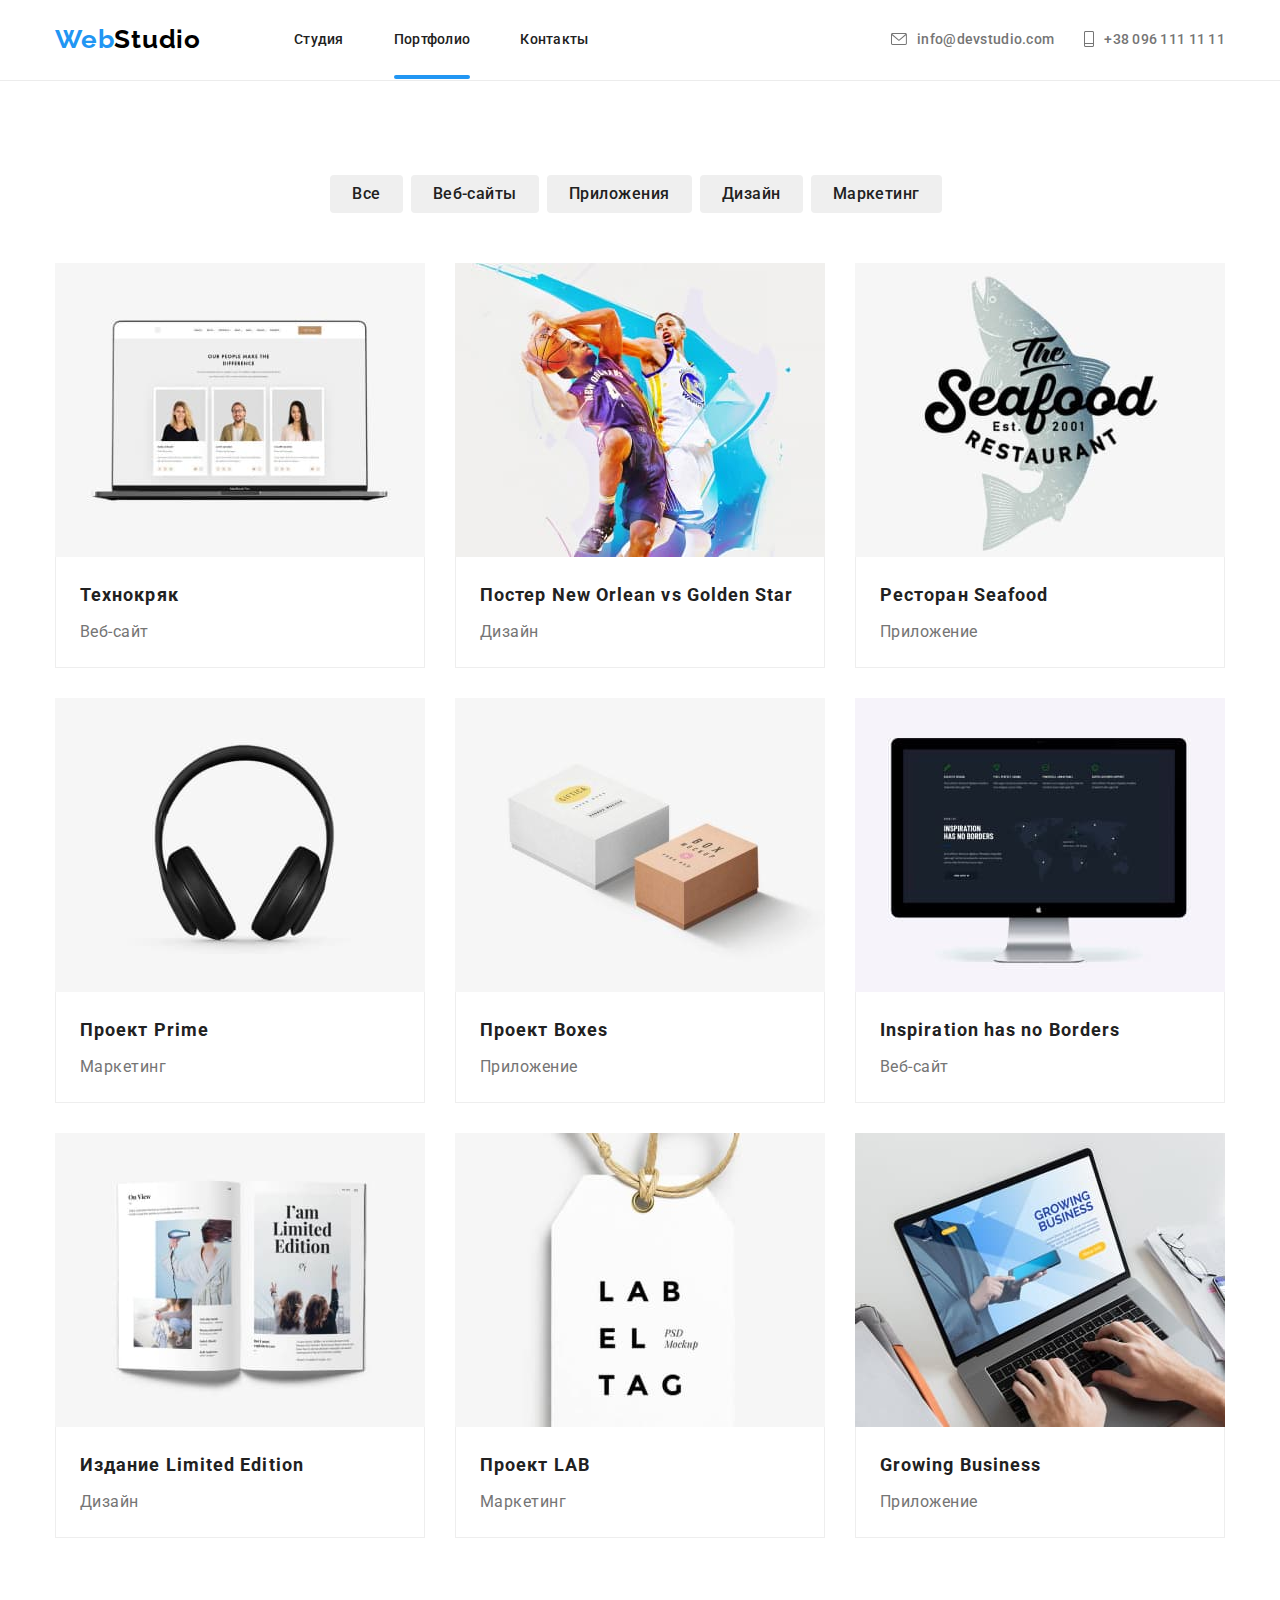
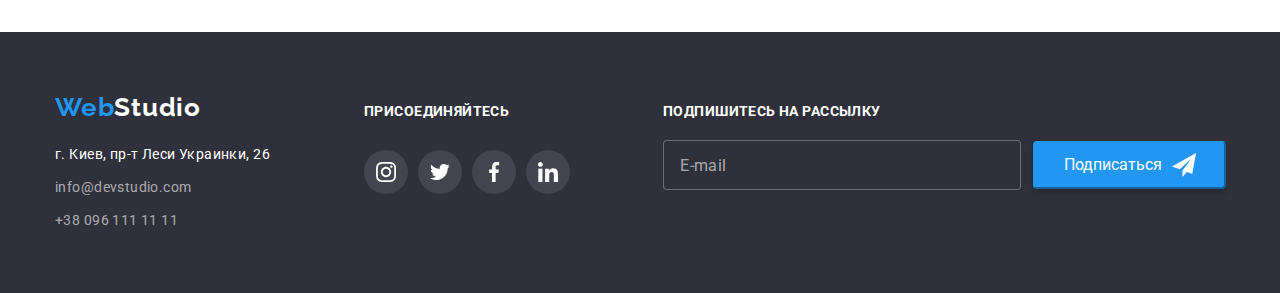
==== portfolio.html @ a079d4e5 "Настраивает Sass и BEM" ====
<!DOCTYPE html>
<html lang="ru">

<head>
    <meta charset="UTF-8">
    <meta name="view555555555" content="width=device-width, initial-scale=1.0">
    <title>goit-markup-hw-02</title>
    <link rel="preconnect" href="https://fonts.gstatic.com">
    <link
        href="https://fonts.googleapis.com/css2?family=Raleway:wght@700&family=Roboto:wght@400;500;700;900&display=swap"
        rel="stylesheet">
    <link rel="stylesheet"
        href="https://cdnjs.cloudflare.com/ajax/libs/modern-normalize/1.0.0/modern-normalize.min.css">
        <link rel="stylesheet" href="https://cdnjs.cloudflare.com/ajax/libs/animate.css/4.1.1/animate.min.css" />
    <link rel="stylesheet" href="./css/styles.css">
</head>

<body>
    <header class="header-block">
        <div class="container">
            <nav class="site-nav">
                <a lang="en" href="./index.html" class="logo link">
                    <span class="logo-color">Web</span>Studio
                </a>
                <ul class="header-links list">
                    <li class="header-links-item">
                        <a href="./index.html" class="header-list link">Студия</a>
                    </li>
                    <li class="header-links-item">
                        <a href="./portfolio.html" class="header-list current link">Портфолио</a>
                    </li>
                    <li class="header-links-item">
                        <a href="" class="header-list link">Контакты</a>
                    </li>
                </ul>
            </nav>
            <ul class="contact-list list">
                <li class="header-list-item">
                    <a href="mailto:info@devstudio.com" class="contact-links link">
                        <svg class="header-mail-icons">
                            <use href="./images/sprite.svg#icon-konvert"></use>
                        </svg>
                        info@devstudio.com
                    </a>
                </li>
                <li class="header-list-item">
                    <a href="tel:+380961111111" class="contact-links link">
                        <svg class="header-tel-icons">
                            <use href="./images/sprite.svg#icon-telephone"></use>
                        </svg>
                        +38 096 111 11 11
                    </a>
                </li>
            </ul>
        </div>
    </header>

    <main class="portfolio">
        <h1 class="projects visually-hidden">Наши работы</h1>
        <section class="portfolio-section">
            <div class="portfolio-sup-buttons container">
                <ul class="portfolio-buttons list">
                    <li class="projects-btn"><button class="projects-button" type="button">Все</button></li>
                    <li class="projects-btn"><button class="projects-button" type="button">Веб-сайты</button></li>
                    <li class="projects-btn"><button class="projects-button" type="button">Приложения</button></li>
                    <li class="projects-btn"><button class="projects-button" type="button">Дизайн</button></li>
                    <li class="projects-btn"><button class="projects-button" type="button">Маркетинг</button></li>
                </ul>
            </div>

            <div class="portfolio-links container">
                <ul class="sample-projects list">
                    <li class="portfolio-links-cards">
                        <a href="" class="portfolio-links-list-wrapper link">
                            <div class="portfolio-links-cards-wrapper">
                                <img src="./images/portfolio/technokriak.jpg" alt="ноутбук" width="370" height="294">
                                <p class="overlay">
                                    Технокряк это современная площадка распространения коронавируса. Компании используют эту платформу для цифрового
                                    шпионажа и атак на защищённые сервера конкурентов.
                                </p>
                            </div>
                            
                            <div class="portfolio-borders">
                                <h2 class="project-title">Технокряк</h2>
                                <p class="project-link">Веб-сайт</p>
                            </div>
                        </a>
                    </li>
                    <li class="portfolio-links-cards">
                        <a href="" class="portfolio-links-list-wrapper link">
                            <div class="portfolio-links-cards-wrapper">
                                <img src="./images/portfolio/neworl.jpg" alt="играющие баскетболисты" width="370"
                                    height="294">
                                <p class="overlay">
                                    Технокряк это современная площадка распространения коронавируса. Компании используют эту платформу для цифрового
                                    шпионажа и атак на защищённые сервера конкурентов.
                                </p>
                            </div>
                            <div class="portfolio-borders">
                                <h2 class="project-title">Постер <span lang="en">New Orlean vs Golden Star</span></h2>
                                <p class="project-link">Дизайн</p>
                            </div>
                        </a>
                    </li>
                    <li class="portfolio-links-cards">
                        <a href="" class="portfolio-links-list-wrapper link">
                            <div class="portfolio-links-cards-wrapper">
                                <img src="./images/portfolio/seafood.jpg" alt="логотип рыба и надпись Сифуд Ресторан" width="370" height="294">
                                <p class="overlay">
                                    Технокряк это современная площадка распространения коронавируса. Компании используют эту платформу для цифрового
                                    шпионажа и атак на защищённые сервера конкурентов.
                                </p>
                            </div>                            
                            <div class="portfolio-borders">
                                <h2 class="project-title">Ресторан <span lang="en">Seafood</span></h2>
                                <p class="project-link">Приложение</p>
                            </div>
                        </a>
                    </li>
                    <li class="portfolio-links-cards">
                        <a href="" class="portfolio-links-list-wrapper link">
                            <div class="portfolio-links-cards-wrapper">
                                <img src="./images/portfolio/prime.jpg" alt="наушники" width="370" height="294">
                                <p class="overlay">
                                    Технокряк это современная площадка распространения коронавируса. Компании используют эту платформу для цифрового
                                    шпионажа и атак на защищённые сервера конкурентов.
                                </p>
                            </div>
                            <div class="portfolio-borders">
                                <h2 class="project-title">Проект <span lang="en">Prime</span></h2>
                                <p class="project-link">Маркетинг</p>
                            </div>
                        </a>
                    </li>
                    <li class="portfolio-links-cards">
                        <a href="" class="portfolio-links-list-wrapper link">
                            <div class="portfolio-links-cards-wrapper">
                                <img src="./images/portfolio/boxes.jpg" alt="коробки" width="370" height="294">
                                <p class="overlay">
                                    Технокряк это современная площадка распространения коронавируса. Компании используют эту платформу для цифрового
                                    шпионажа и атак на защищённые сервера конкурентов.
                                </p>
                            </div>

                            <div class="portfolio-borders">
                                <h2 class="project-title">Проект <span lang="en">Boxes</span></h2>
                                <p class="project-link">Приложение</p>
                            </div>
                        </a>
                    </li>
                    <li class="portfolio-links-cards">
                        <a href="" class="portfolio-links-list-wrapper link">
                            <div class="portfolio-links-cards-wrapper">
                                <img src="./images/portfolio/ispirhnb.jpg" alt="монитор" width="370" height="294">
                                <p class="overlay">
                                    Технокряк это современная площадка распространения коронавируса. Компании используют эту платформу для цифрового
                                    шпионажа и атак на защищённые сервера конкурентов.
                                </p>
                            </div>

                            <div class="portfolio-borders">
                                <h2 class="project-title" lang="en">Inspiration has no Borders</h2>
                                <p class="project-link">Веб-сайт</p>
                            </div>
                        </a>
                    </li>
                    <li class="portfolio-links-cards">
                        <a href="" class="portfolio-links-list-wrapper link">
                            <div class="portfolio-links-cards-wrapper">
                                <img src="./images/portfolio/limed.jpg" alt="открытая книга" width="370" height="294">
                                <p class="overlay">
                                    Технокряк это современная площадка распространения коронавируса. Компании используют эту платформу для цифрового
                                    шпионажа и атак на защищённые сервера конкурентов.
                                </p>
                            </div>

                            <div class="portfolio-borders">
                                <h2 class="project-title">Издание <span lang="en">Limited Edition</span></h2>
                                <p class="project-link">Дизайн</p>
                            </div>
                        </a>
                    </li>
                    <li class="portfolio-links-cards">
                        <a href="" class="portfolio-links-list-wrapper link">
                            <div class="portfolio-links-cards-wrapper">
                                <img src="./images/portfolio/lab.jpg" alt="бирка с надписью ЛАБ ЭЛЬ ТАГ" width="370" height="294">
                                <p class="overlay">
                                    Технокряк это современная площадка распространения коронавируса. Компании используют эту платформу для цифрового
                                    шпионажа и атак на защищённые сервера конкурентов.
                                </p>
                            </div>

                            <div class="portfolio-borders">
                                <h2 class="project-title">Проект <span lang="en">LAB</span></h2>
                                <p class="project-link">Маркетинг</p>
                            </div>
                        </a>
                    </li>
                    <li class="portfolio-links-cards">
                        <a href="" class="portfolio-links-list-wrapper link">
                            <div class="portfolio-links-cards-wrapper">
                                <img src="./images/portfolio/grbus.jpg" alt="руки печатают на ноутбуке">
                                <p class="overlay">
                                    Технокряк это современная площадка распространения коронавируса. Компании используют эту платформу для цифрового
                                    шпионажа и атак на защищённые сервера конкурентов.
                                </p>
                            </div>

                            <div class="portfolio-borders">
                                <h2 class="project-title" lang="en">Growing Business</h2>
                                <p class="project-link">Приложение</p>
                            </div>
                        </a>
                    </li>
                </ul>
            </div>

        </section>



    </main>

    <footer class="footers">
        <div class="container footer-container">
            <div class="address-item">
                <a lang="en" href="./index.html" class="logo">
                    <span class="logo-color">Web</span>Studio
                </a>
                <address id="contacts">
                    <ul class="contacts list">
                        <li class="contacts-item"><a class="contacts-address link"
                                href="https://goo.gl/maps/1gWRvmP1qEhktMv16" target="_blank" rel="noopener noreferrer">
                                г. Киев,
                                пр-т Леси Украинки, 26</a></li>
                        <li class="contacts-item"><a class="contacts-contact link" href="mailto:info@devstudio.com"
                                lang="en">
                                info@devstudio.com</a></li>
                        <li class="contacts-item"><a class="contacts-contact link" href="tel:+380961111111"> +38 096 111
                                11
                                11</a></li>
                    </ul>
                </address>
            </div>
            <div class="social-item">
                <b class="social-item-title">присоединяйтесь</b>
                <ul class="social-list list">
                    <li class="social-links-list dark-theme">
                        <a class="social-links d-theme link" href="">
                            <svg class="social-links-item">
                                <use href="./images/sprite.svg#icon-instagram"></use>
                            </svg>
                        </a>
                    </li>
                    <li class="social-links-list dark-theme">
                        <a class="social-links d-theme link" href="">
                            <svg class="social-links-item">
                                <use href="./images/sprite.svg#icon-twitter"></use>
                            </svg>
                        </a>
                    </li>
                    <li class="social-links-list dark-theme">
                        <a class="social-links d-theme link" href="">
                            <svg class="social-links-item">
                                <use href="./images/sprite.svg#icon-facebook"></use>
                            </svg>
                        </a>
                    </li>
                    <li class="social-links-list dark-theme">
                        <a class="social-links d-theme link" href="">
                            <svg class="social-links-item">
                                <use href="./images/sprite.svg#icon-linkedin"></use>
                            </svg>
                        </a>
                    </li>
                </ul>
            </div>
            <div class="subscribe-theme">
                <b class="form-footer-title">Подпишитесь на рассылку</b>
                <form name="subscribe-form">
                    <div class="subscribe-form-div">
                        <input type="email" name="email-footer" class="subscribe-input" placeholder="E-mail" />
                        <button type="submit" class="subscribe-btn">Подписаться
                            <svg class="subscribe-icon" width=24 height=24>
                                <use href="./images/sprite.svg#icon-send"></use>
                            </svg>
                        </button>
                    </div>
                </form>
            
            </div>
        </div>
    </footer>

</body>

</html>
---- css/styles.css ----
:root {
  --main-font: Roboto, sans-serif;
  --main-font-color: #212121;
  --secondary-color: #757575;
  --accent-color: #2196f3;
}

body {
  font-family: Roboto, sans-serif;
  color: #212121;
}

h1,
h2,
h3,
h4,
h5,
h6,
p {
  margin: 0;
}

ul,
ol {
  margin: 0;
  padding: 0;
}

img {
  display: block;
}

.visually-hidden {
  position: absolute !important;
  clip: rect(1px 1px 1px 1px); /* IE6, IE7 */
  clip: rect(1px, 1px, 1px, 1px);
  padding: 0 !important;
  border: 0 !important;
  height: 1px !important;
  width: 1px !important;
  overflow: hidden;
}

/*==========components=========*/
.list {
  list-style: none;
}

.link {
  text-decoration: none;
}

.container {
  width: 1200px;
  margin: 0 auto;
  padding-left: 15px;
  padding-right: 15px;
}

.contacts {
  font-style: normal;
}

.logo {
  font-family: Raleway;
  font-weight: bold;
  font-size: 26px;
  line-height: 1.19;
  letter-spacing: 0.03em;
  text-decoration: none;
  color: #000000;
  margin-right: 93px;
}

.logo-color {
  color: var(--accent-color);
}

.sections-title {
  font-weight: bold;
  font-size: 36px;
  line-height: 1.17;
  text-align: center;
  letter-spacing: 0.03em;
  color: var(--main-font-color);
}

.social-list {
  display: flex;
  align-items: center;
  justify-content: center;
}

.social-links {
  display: flex;
  justify-content: center;
  align-items: center;
  width: 44px;
  height: 44px;
  border-radius: 50%;
  fill: #afb1b8;

  transition: background-color 250ms cubic-bezier(0.4, 0, 0.2, 1);
}

.social-links-item {
  width: 20px;
  height: 20px;
}

.social-links-list:not(:last-child) {
  margin-right: 10px;
}

.social-links:hover,
.social-links:focus {
  background-color: var(--accent-color);
  fill: #ffffff;
}

/*==========End components=========*/

/*========active page==============*/
.current {
  position: relative;
}

.current::after {
  content: "";

  position: absolute;

  left: 0;
  bottom: 0;

  display: block;
  width: 100%;
  height: 4px;
  background-color: var(--accent-color);
  border-radius: 2px;

  transition: opacity 250ms cubic-bezier(0.4, 0, 0.2, 1);
}
/*======End active page============*/

/*==========header=========*/
.header-block {
  background-color: #ffffff;
  padding-top: 24px;
  padding-bottom: 25px;
  border-bottom: 1px solid #ececec;
}

.header-block .container {
  display: flex;
  align-items: center;
  justify-content: space-between;
}

.site-nav {
  display: flex;
  align-items: center;
}

/*============INDEX==========*/
.header-links a {
  text-decoration: none;
  font-weight: 500;
  font-size: 14px;
  line-height: 1.14;
  letter-spacing: 0.02em;
  color: var(--main-font-color);
}

.header-links {
  display: flex;
  align-items: center;
}

.header-list-item:not(:last-child) {
  margin-right: 30px;
}

.header-list {
  position: relative;
  transition: color 250ms cubic-bezier(0.4, 0, 0.2, 1);
  padding-top: 32px;
  padding-bottom: 32px;
}

.header-list:hover,
.header-list:focus {
  color: var(--accent-color);
}

.header-links-item:not(:last-child) {
  margin-right: 50px;
}

.contact-list {
  display: flex;
  margin-left: auto;
}

.contact-links.link {
  font-weight: 500;
  font-size: 14px;
  line-height: 1.17;
  letter-spacing: 0.02em;
  color: var(--secondary-color);
}

.contact-links:hover,
.contact-links:focus {
  color: var(--accent-color);
}

.contact-links {
  display: flex;
  justify-content: center;
  align-items: center;

  transition: color 250ms cubic-bezier(0.4, 0, 0.2, 1);
}

.header-mail-icons {
  margin-right: 10px;
  width: 16px;
  height: 12px;
  fill: var(--secondary-color);
}

.contact-links:hover .header-mail-icons,
.contact-links:focus .header-mail-icons {
  fill: var(--accent-color);
}

.header-tel-icons {
  margin-right: 10px;
  width: 10px;
  height: 16px;
  fill: var(--secondary-color);
}

.contact-links:hover .header-tel-icons,
.contact-links:focus .header-tel-icons {
  fill: var(--accent-color);
}

/*========== End header=========*/

/*============hero=========*/
.main-section {
  display: flex;
  height: 600px;
  color: var(--secondary-color);
  background-color: #c4c4c4;
  background-image: linear-gradient(
      rgba(47, 48, 58, 0.4),
      rgba(47, 48, 58, 0.4)
    ),
    url("../images/hero/hero.jpg");
  background-repeat: no-repeat;
  background-size: cover;

  padding-top: 200px;
  padding-bottom: 200px;
}

.title {
  font-weight: 900;
  font-size: 44px;
  line-height: 1.36;
  letter-spacing: 0.06em;
  text-transform: uppercase;
  color: #ffffff;
  margin: 0 auto 30;
}

.hero-container {
  text-align: center;
}

.button-hero {
  display: inline-block;
  box-shadow: 0px 4px 4px rgba(0, 0, 0, 0.15);
  border-radius: 4px;
  padding: 10px 32px;
  text-align: center;
  align-items: center;

  font-weight: bold;
  font-size: 16px;
  line-height: 1.88;
  color: #ffffff;
  background-color: var(--accent-color);
  cursor: pointer;
  margin-top: 30px;
}
/*============End hero=========*/

/*============features=========*/
.features-section {
  padding-top: 94px;
  padding-bottom: 47px;
}

.features-list {
  display: flex;
  justify-content: space-between;
}

.features-svg {
  display: flex;
  justify-content: center;
  align-items: center;
  width: 270px;
  height: 120px;
  background: #f5f4fa;
  border-radius: 4px;
  margin-bottom: 30px;
}

.features-icons {
  width: 70px;
  height: 70px;
}

.features-item {
  width: 270px;
  margin-right: 30px;
}

.features-list-title {
  font-weight: bold;
  font-size: 14px;
  line-height: 1.14;
  letter-spacing: 0.03em;
  text-transform: uppercase;
  color: var(--main-font-color);
  margin-bottom: 10px;
}

.features-description {
  font-weight: normal;
  font-size: 14px;
  line-height: 1.71;
  letter-spacing: 0.03em;
  color: var(--secondary-color);
}
/*============End features=========*/

/*============working=========*/
.working-section {
  padding-top: 47px;
  padding-bottom: 94px;
}

.working-links {
  text-decoration: none;
  display: flex;
  justify-content: space-between;
}

.working-list {
  margin-top: 50px;
  position: relative;
}

.working-list-title {
  position: absolute;
  bottom: 0;
  left: 0;
  width: 100%;
  height: 70px;
  padding-top: 27px;
  padding-bottom: 27px;

  font-weight: bold;
  font-size: 14px;
  line-height: 1.14;
  align-items: center;
  text-align: center;
  letter-spacing: 0.03em;
  text-transform: uppercase;
  color: #ffffff;
  background-color: rgba(47, 48, 58, 0.8);
}
/*============End working=========*/

/*============team=========*/
.team {
  background-color: #f5f4fa;
  padding-top: 94px;
  padding-bottom: 94px;
}

.team-main-title {
  margin-bottom: 50px;
}

.team-list {
  display: flex;
  text-align: center;
}

.team-title {
  font-weight: 500;
  font-size: 16px;
  line-height: 1.19;
  text-align: center;
  letter-spacing: 0.03em;
  margin-top: 30px;
  margin-bottom: 10px;
}

.light-theme {
  margin-top: 16px;
  margin-bottom: 30px;
}

.team-list-item {
  margin-top: 50px;
  margin-right: 30px;
  box-shadow: 0px 1px 3px rgba(0, 0, 0, 0.12), 0px 1px 1px rgba(0, 0, 0, 0.14),
    0px 2px 1px rgba(0, 0, 0, 0.2);
  border-radius: 0px 0px 4px 4px;
  background-color: #ffffff;
  fill: #afb1b8;
}

.social-links-item .light-theme {
  transition: fill 250ms cubic-bezier(0.4, 0, 0.2, 1);
}

.team-list-item:last-child {
  margin-right: 0;
}

.team-text {
  font-weight: normal;
  font-size: 16px;
  line-height: 1.19;
  text-align: center;
  letter-spacing: 0.03em;
  color: var(--secondary-color);
}

/*============End team=========*/

/*============Clients==========*/
.clients {
  padding-top: 94px;
  padding-bottom: 94px;
  text-align: center;
}

.clients-list {
  display: flex;
  margin-top: 50px;
}

.clients-list-item {
  width: 170px;
  height: 90px;
}

.clients-link {
  width: 100%;
  height: 100%;
  display: flex;
  justify-content: center;
  align-items: center;
  border: 1px solid #afb1b8;
  border-radius: 4px;
  fill: #afb1b8;

  transition: border-color 250ms cubic-bezier(0.4, 0, 0.2, 1);
}

.clients-link-item {
  transition: fill 250ms cubic-bezier(0.4, 0, 0.2, 1);
}

.clients-list-item:not(:last-child) {
  margin-right: 30px;
}

.clients-link:hover,
.clients-link:focus {
  border-color: var(--accent-color);
  fill: var(--accent-color);
}

.cl-logo-1 {
  width: 44px;
  height: 49px;
}

.cl-logo-2 {
  width: 40px;
  height: 52px;
}

.cl-logo-3 {
  width: 41px;
  height: 43px;
}

.cl-logo-4 {
  width: 80px;
  height: 52px;
}

.cl-logo-5 {
  width: 59px;
  height: 47px;
}

.cl-logo-6 {
  width: 88px;
  height: 45px;
}

/*=========End Clients========*/

/*============footer==========*/
.footers {
  background-color: #2f303a;
  padding-top: 60px;
  padding-bottom: 60px;
}

.footers .container {
  display: flex;
  align-items: baseline;
}

.footers .logo {
  color: #ffffff;
}

.contacts {
  font-style: normal;
  margin-top: 20px;
}

.contacts-address {
  font-weight: normal;
  font-size: 14px;
  line-height: 1.71;
  letter-spacing: 0.03em;
  color: #ffffff;

  transition: color 250ms cubic-bezier(0.4, 0, 0.2, 1);
}

.contacts-item:not(:last-child) {
  margin-bottom: 9px;
}

.contacts-address:hover,
.contacts-address:focus {
  color: var(--accent-color);
}

.contacts-contact {
  font-weight: normal;
  font-size: 14px;
  line-height: 1.71;
  letter-spacing: 0.03em;
  color: rgba(255, 255, 255, 0.6);

  transition: color 250ms cubic-bezier(0.4, 0, 0.2, 1);
}

.contacts-contact:hover,
.contacts-contact:focus {
  color: var(--accent-color);
}

.social-item {
  margin-left: 70px;
}

.social-item-title {
  font-weight: bold;
  font-size: 14px;
  line-height: 1.14;
  letter-spacing: 0.03em;
  text-transform: uppercase;
  color: #ffffff;
}

.dark-theme {
  margin-top: 30px;
  width: 44px;
  height: 44px;
  border-radius: 50%;
  background: rgba(255, 255, 255, 0.1);
}

.d-theme {
  fill: #ffffff;
}

.subscribe-theme {
  margin-left: 93px;
}

.subscribe-form {
  display: flex;
  align-items: stretch;
}

.form-footer-title {
  font-weight: bold;
  font-size: 14px;
  line-height: 1.14;
  letter-spacing: 0.03em;
  text-transform: uppercase;

  color: #ffffff;
  margin-bottom: 20px;
}

.subscribe-form-div {
  display: flex;
  align-items: center;
}

.subscribe-input {
  display: flex;
  width: 358px;
  height: 50px;
  padding-top: 15px;
  padding-bottom: 15px;
  padding-left: 16px;

  border: 1px solid rgba(255, 255, 255, 0.3);
  box-sizing: border-box;
  border-radius: 4px;
  background-color: #2f303a;
  margin-top: 20px;
  color: #ffffff;
  transition: border-color 250ms cubic-bezier(0.4, 0, 0.2, 1);
}

.subscribe-input:focus {
  border-color: var(--accent-color);
}

.subscribe-input::placeholder {
  font-size: 16px;
  line-height: 1.25;

  display: flex;
  align-items: center;
  letter-spacing: 0.03em;

  color: rgba(255, 255, 255, 0.6);
}

.subscribe-btn {
  display: flex;
  align-items: center;
  outline: none;
  background-color: var(--accent-color);
  color: #ffffff;
  box-shadow: 0px 4px 4px rgba(0, 0, 0, 0.15);
  border-radius: 4px;
  margin-left: 12px;
  margin-top: 20px;
  padding-top: 10px;
  padding-bottom: 10px;
  padding-left: 29px;
  padding-right: 28px;
  border-color: var(--accent-color);
}

.subscribe-icon {
  fill: #ffffff;
  margin-left: 10px;
}

/*============End footer==========*/

/*============End INDEX==========*/

/*============PORTFOLIO==========*/

/*============projects==========*/

.portfolio-section {
  padding-top: 94px;
  padding-bottom: 94px;
}

.portfolio-sup-buttons {
  margin-bottom: 50px;
}

.portfolio-buttons {
  display: flex;
  justify-content: center;
  text-align: center;
  align-items: center;
}

.projects-button {
  justify-content: center;
  font-weight: 500;
  font-size: 16px;
  line-height: 1.63;
  text-align: center;
  letter-spacing: 0.03em;
  color: var(--main-font-color);
  border-radius: 4px;
  margin-right: 8px;
  padding-top: 6px;
  padding-bottom: 6px;
  padding-left: 22px;
  padding-right: 22px;
  cursor: pointer;
  background-color: F5F4FA;
  border: none;
  transition: color 250ms cubic-bezier(0.4, 0, 0.2, 1),
    background-color 250ms cubic-bezier(0.4, 0, 0.2, 1),
    box-shadow 250ms cubic-bezier(0.4, 0, 0.2, 1);
}

.projects-button:hover,
.projects-button:focus {
  color: #ffffff;
  background-color: var(--accent-color);
  box-shadow: 0px 3px 1px rgba(0, 0, 0, 0.1), 0px 1px 2px rgba(0, 0, 0, 0.08),
    0px 2px 2px rgba(0, 0, 0, 0.12);
}

.sample-projects {
  display: flex;
  flex-wrap: wrap;
  justify-content: center;
  margin: -15px;
}

.portfolio-links-cards {
  margin: 15px;
  flex-basis: calc(100% / 3 - 30px);
}

.project-title {
  height: 36px;
  width: 322px;
  text-decoration: none;
  font-weight: bold;
  font-size: 18px;
  line-height: 2;
  letter-spacing: 0.06em;
  color: var(--main-font-color);
  margin-bottom: 4px;

  transition: color 250ms cubic-bezier(0.4, 0, 0.2, 1);
}

.project-title:hover,
.project-title:focus {
  color: var(--accent-color);
}

.portfolio-borders {
  border: 1px solid #eeeeee;
  border-top: none;
  background-color: #fff;
  padding-top: 20px;
  padding-left: 24px;
  padding-bottom: 20px;
}

.project-link {
  height: 30px;
  width: 322px;
  font-weight: normal;
  font-size: 16px;
  line-height: 1.88;
  letter-spacing: 0.03em;
  color: var(--secondary-color);
  text-decoration: none;

  transition: color 250ms cubic-bezier(0.4, 0, 0.2, 1);
}

.portfolio-links-cards {
  transition: box-shadow 250ms cubic-bezier(0.4, 0, 0.2, 1);
}

.portfolio-links-cards:hover {
  box-shadow: 0px 1px 1px rgba(0, 0, 0, 0.12), 0px 4px 4px rgba(0, 0, 0, 0.06),
    1px 4px 6px rgba(0, 0, 0, 0.16);
}

.project-link:hover,
.project-link:focus {
  color: var(--accent-color);
}

.portfolio-links-cards-wrapper {
  position: relative;
  overflow: hidden;
}

.overlay {
  position: absolute;
  top: 0;
  left: 0;
  height: 100%;
  overflow: scroll;
  transform: translateY(100%);
  transition: transform 250ms cubic-bezier(0.4, 0, 0.2, 1);

  font-weight: normal;
  line-height: 1.56;
  letter-spacing: 0.03em;
  color: #ffffff;
  padding-top: 63px;
  padding-left: 24px;
  padding-bottom: 63px;
  padding-right: 24px;
  background: rgba(33, 150, 243, 0.9);
}

.portfolio-links-list-wrapper:hover .overlay,
.portfolio-links-list-wrapper:focus .overlay {
  transform: translateY(0);
}
/*============End projects==========*/

/*============== modal =============*/

.backdrop {
  position: fixed;
  top: 0;
  left: 0;
  width: 100vw;
  height: 100vh;
  background: rgba(0, 0, 0, 0.2);
}

.modal {
  position: absolute;
  top: 50%;
  left: 50%;
  transform: translate(-50%, -50%);
  width: 528px;
  height: 581px;
  background-color: #ffffff;
  padding: 40px;
}

.modal-close-button {
  position: absolute;
  top: 8px;
  right: 8px;
  width: 30px;
  height: 30px;
  background: #ffffff;
  border: 1px solid rgba(0, 0, 0, 0.1);
  border-radius: 50%;
  cursor: pointer;
}

.is-hidden {
  opacity: 0;
  visibility: hidden;
  pointer-events: none;
}

.modal-btn-svg {
  fill: #000000;

  transition: fill 250ms cubic-bezier(0.4, 0, 0.2, 1);
}

.modal-close-button:hover > .modal-btn-svg,
.modal-close-button:focus > .modal-btn-svg {
  fill: var(--accent-color);
  border-color: rgba(0, 0, 0, 0.1);
}

.modal-dates {
  font-weight: bold;
  font-size: 20px;
  line-height: 1.15;
  text-align: center;
  letter-spacing: 0.03em;
  color: var(--main-font-color);
  margin-bottom: 12px;
}

.modal-form {
  display: flex;
  flex-direction: column;
}

.modal-form-label {
  font-weight: normal;
  font-size: 12px;
  line-height: 1.17;
  letter-spacing: 0.01em;
  color: var(--secondary-color);
}

.modal-form-input-span {
  display: block;
  position: relative;
  margin-top: 4px;
  margin-bottom: 10px;
}

.modal-form-input {
  width: 100%;
  height: 40px;
  border: 1px solid rgba(33, 33, 33, 0.2);
  border-radius: 4px;
  padding-left: 42px;
  transition: border-color 250ms cubic-bezier(0.4, 0, 0.2, 1);
}

.modal-form-input:focus {
  outline: none;
  border-color: var(--accent-color);
}

.modal-form-input:focus + .modal-icon-svg {
  fill: var(--accent-color);
}

.modal-icon-svg {
  position: absolute;
  top: 50%;
  left: 12px;
  transform: translateY(-50%);
  display: block;
  fill: var(--main-font-color);

  transition: fill 250ms cubic-bezier(0.4, 0, 0.2, 1);
}

.modal-form-comment {
  width: 100%;
  border: 1px solid rgba(33, 33, 33, 0.2);
  border-radius: 4px;
  height: 120px;
  padding: 12px 16px;
  margin-top: 4px;
  margin-bottom: 10px;
  resize: none;
  margin-bottom: 20px;

  transition: border-color 250ms cubic-bezier(0.4, 0, 0.2, 1);
}

.modal-form-comment:focus {
  outline: none;
  border-color: var(--accent-color);
}

.modal-form-comment::placeholder {
  font-size: 14px;
  line-height: 1.14;
  letter-spacing: 0.01em;

  color: rgba(117, 117, 117, 0.5);
}

.modal-form-check-label {
  font-weight: normal;
  display: flex;
  align-items: center;
  justify-content: center;
  margin: auto;

  font-size: 14px;
  line-height: 1.71;
  letter-spacing: 0.03em;
  color: var(--secondary-color);
  margin-bottom: 30px;
}

.modal-form-check-label::before {
  display: block;
  content: "";
  width: 16px;
  height: 15px;
  border: 2px solid var(--main-font-color);
  border-radius: 2px;
  cursor: pointer;
  margin-right: 7px;

  transition: background-color 250ms cubic-bezier(0.4, 0, 0.2, 1),
    background-image 250ms cubic-bezier(0.4, 0, 0.2, 1),
    border 250ms cubic-bezier(0.4, 0, 0.2, 1);
}

.modal-form-terms:checked + .modal-form-check-label::before {
  background-image: url("../images/modal/vector.svg");
  background-size: contain;
  fill: #ffffff;
  background-color: var(--accent-color);
  border: none;
  background-repeat: no-repeat;
  background-position: center;
  border: transparent;
}

.modal-form-terms:focus + .modal-form-check-label::before {
  border-color: var(--accent-color);
}

.modal-form-check-link {
  font-size: 14px;
  line-height: 1.71;
  letter-spacing: 0.03em;
  color: var(--accent-color);
}

.modal-form-btn {
  width: 200px;
  height: 50px;
  background: #188ce8;
  box-shadow: 0px 4px 4px rgba(0, 0, 0, 0.15);
  border-radius: 4px;
  outline: none;
  padding-top: 10px;
  padding-bottom: 10px;

  align-self: center;
  font-weight: bold;
  font-size: 16px;
  line-height: 1.88;
  letter-spacing: 0.06em;
  color: #ffffff;
}

/*============End modal ============*/ ;
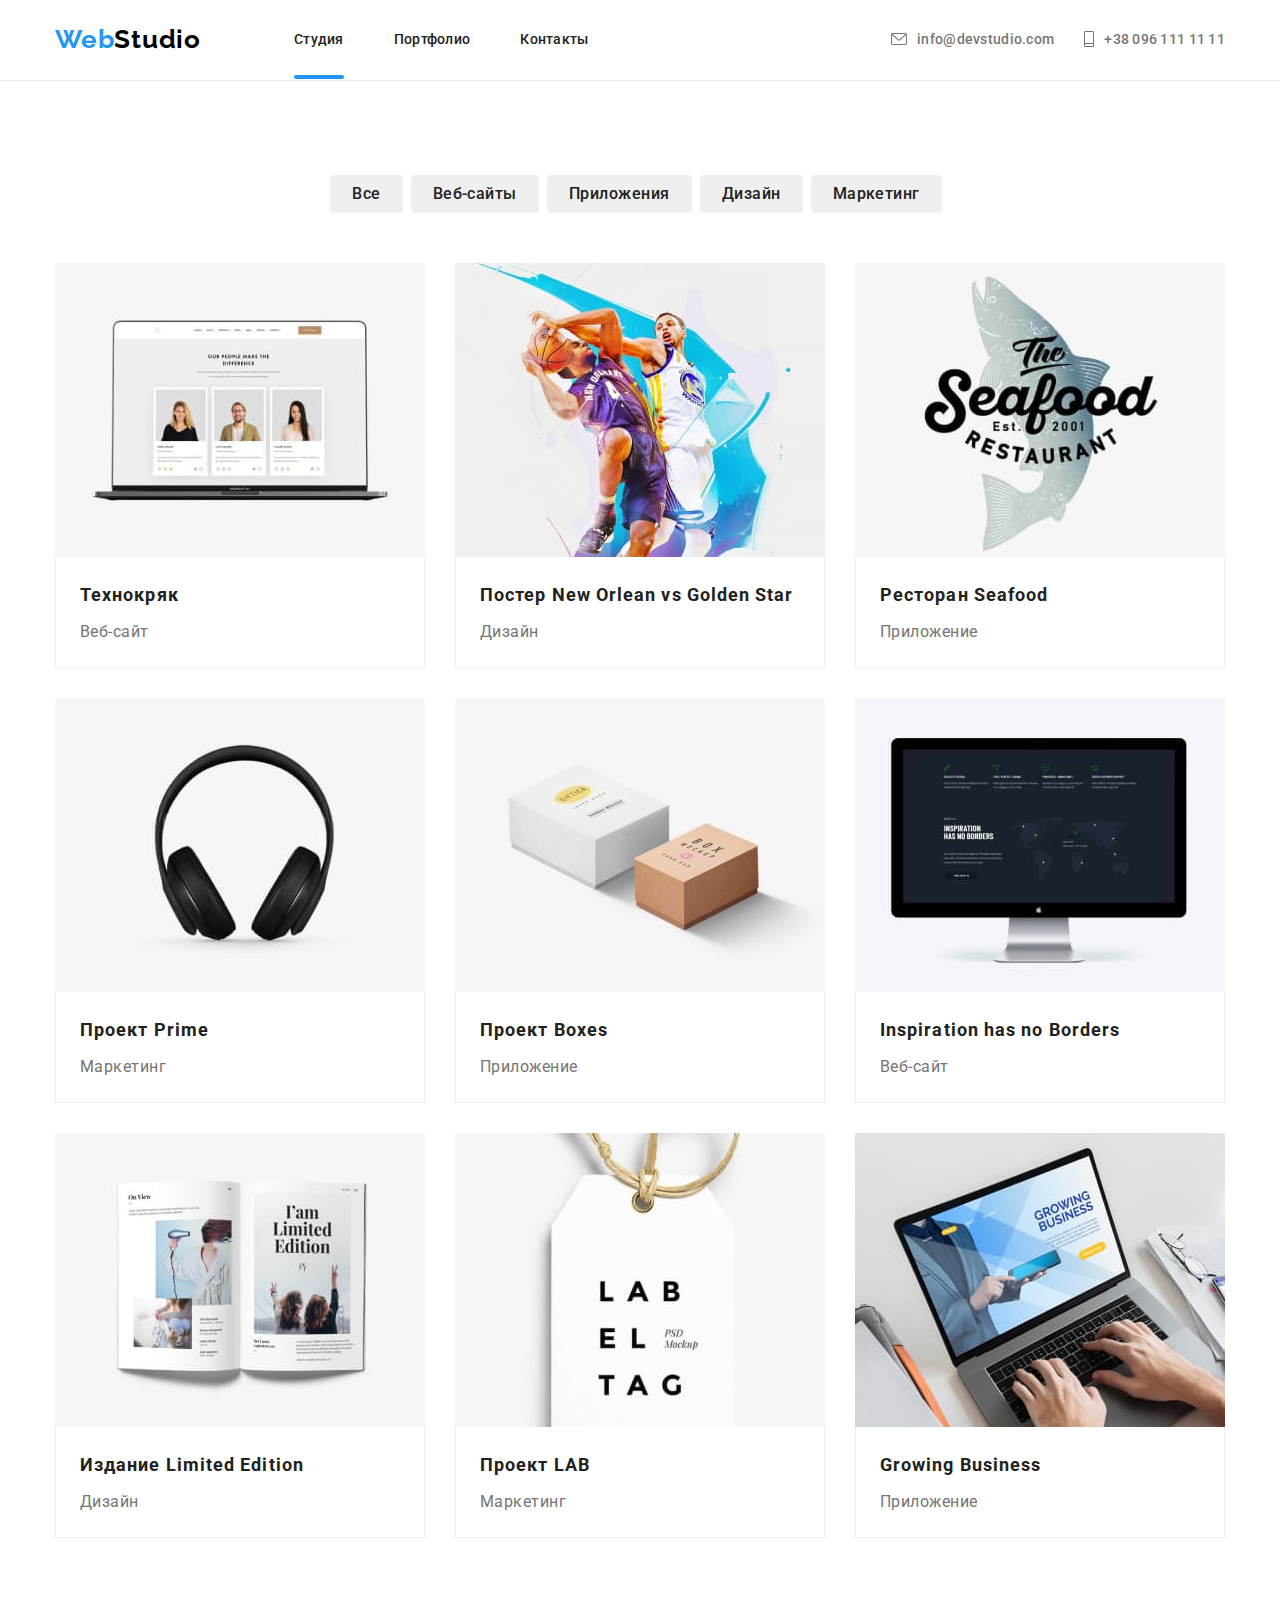
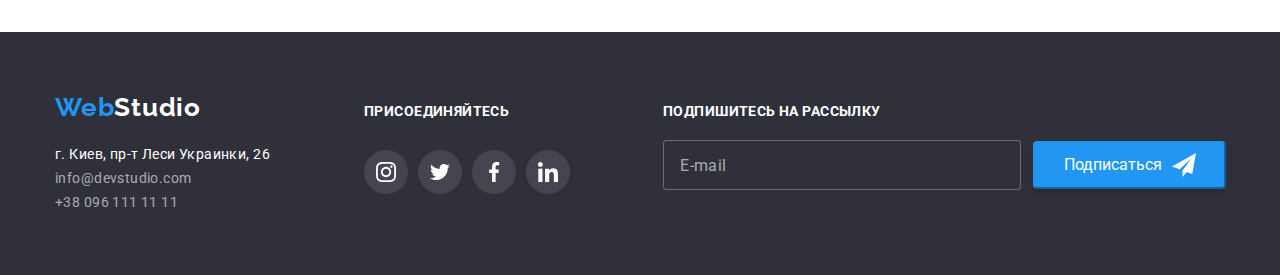
==== commit 16060485: "Настраивает Sass и BEM" ====
--- a/portfolio.html
+++ b/portfolio.html
@@ -11,41 +11,41 @@
         rel="stylesheet">
     <link rel="stylesheet"
         href="https://cdnjs.cloudflare.com/ajax/libs/modern-normalize/1.0.0/modern-normalize.min.css">
-        <link rel="stylesheet" href="https://cdnjs.cloudflare.com/ajax/libs/animate.css/4.1.1/animate.min.css" />
-    <link rel="stylesheet" href="./css/styles.css">
+    <link rel="stylesheet" href="https://cdnjs.cloudflare.com/ajax/libs/animate.css/4.1.1/animate.min.css" />
+    <link rel="stylesheet" href="./css/main.min.css">
 </head>
 
 <body>
     <header class="header-block">
         <div class="container">
             <nav class="site-nav">
-                <a lang="en" href="./index.html" class="logo link">
-                    <span class="logo-color">Web</span>Studio
+                <a lang="en" href="./index.html" class="logo logo_theme_light link">
+                    <span class="logo__color">Web</span>Studio
                 </a>
-                <ul class="header-links list">
-                    <li class="header-links-item">
-                        <a href="./index.html" class="header-list link">Студия</a>
-                    </li>
-                    <li class="header-links-item">
-                        <a href="./portfolio.html" class="header-list current link">Портфолио</a>
-                    </li>
-                    <li class="header-links-item">
-                        <a href="" class="header-list link">Контакты</a>
+                <ul class="menu list">
+                    <li class="menu__item">
+                        <a href="./index.html" class="menu__links current link">Студия</a>
+                    </li>
+                    <li class="menu__item">
+                        <a href="./portfolio.html" class="menu__links link">Портфолио</a>
+                    </li>
+                    <li class="menu__item">
+                        <a href="" class="menu__links links">Контакты</a>
                     </li>
                 </ul>
             </nav>
             <ul class="contact-list list">
-                <li class="header-list-item">
-                    <a href="mailto:info@devstudio.com" class="contact-links link">
-                        <svg class="header-mail-icons">
+                <li class="contact-list__item">
+                    <a href="mailto:info@devstudio.com" class="contact-list__links link">
+                        <svg class="contact-list__icons-mail">
                             <use href="./images/sprite.svg#icon-konvert"></use>
                         </svg>
                         info@devstudio.com
                     </a>
                 </li>
-                <li class="header-list-item">
-                    <a href="tel:+380961111111" class="contact-links link">
-                        <svg class="header-tel-icons">
+                <li class="contact-list__item">
+                    <a href="tel:+380961111111" class="contact-list__links link">
+                        <svg class="contact-list__icons-tel">
                             <use href="./images/sprite.svg#icon-telephone"></use>
                         </svg>
                         +38 096 111 11 11
@@ -59,156 +59,156 @@
         <h1 class="projects visually-hidden">Наши работы</h1>
         <section class="portfolio-section">
             <div class="portfolio-sup-buttons container">
-                <ul class="portfolio-buttons list">
-                    <li class="projects-btn"><button class="projects-button" type="button">Все</button></li>
-                    <li class="projects-btn"><button class="projects-button" type="button">Веб-сайты</button></li>
-                    <li class="projects-btn"><button class="projects-button" type="button">Приложения</button></li>
-                    <li class="projects-btn"><button class="projects-button" type="button">Дизайн</button></li>
-                    <li class="projects-btn"><button class="projects-button" type="button">Маркетинг</button></li>
+                <ul class="portfolio-btn list">
+                    <li class="portfolio-btn__item"><button type="button" class="projects-btn">Все</button></li>
+                    <li class="portfolio-btn__item"><button type="button" class="projects-btn">Веб-сайты</button></li>
+                    <li class="portfolio-btn__item"><button type="button" class="projects-btn">Приложения</button></li>
+                    <li class="portfolio-btn__item"><button type="button" class="projects-btn">Дизайн</button></li>
+                    <li class="portfolio-btn__item"><button type="button" class="projects-btn">Маркетинг</button></li>
                 </ul>
             </div>
 
             <div class="portfolio-links container">
-                <ul class="sample-projects list">
-                    <li class="portfolio-links-cards">
-                        <a href="" class="portfolio-links-list-wrapper link">
-                            <div class="portfolio-links-cards-wrapper">
+                <ul class="portfolio-samples list">
+                    <li class="portfolio-samples__cards">
+                        <a href="" class="portfolio-links-wrapper link">
+                            <div class="portfolio-links-wrapper__cards">
                                 <img src="./images/portfolio/technokriak.jpg" alt="ноутбук" width="370" height="294">
-                                <p class="overlay">
+                                <p class="overlay portfolio-links-wrapper__overlay">
                                     Технокряк это современная площадка распространения коронавируса. Компании используют эту платформу для цифрового
                                     шпионажа и атак на защищённые сервера конкурентов.
                                 </p>
                             </div>
                             
-                            <div class="portfolio-borders">
-                                <h2 class="project-title">Технокряк</h2>
-                                <p class="project-link">Веб-сайт</p>
-                            </div>
-                        </a>
-                    </li>
-                    <li class="portfolio-links-cards">
-                        <a href="" class="portfolio-links-list-wrapper link">
-                            <div class="portfolio-links-cards-wrapper">
+                            <div class="portfolio-description">
+                                <h2 class="portfolio-description__project-title">Технокряк</h2>
+                                <p class="portfolio-description__project-link">Веб-сайт</p>
+                            </div>
+                        </a>
+                    </li>
+                    <li class="portfolio-samples__cards">
+                        <a href="" class="portfolio-links-wrapper link">
+                            <div class="portfolio-links-wrapper__cards">
                                 <img src="./images/portfolio/neworl.jpg" alt="играющие баскетболисты" width="370"
                                     height="294">
-                                <p class="overlay">
-                                    Технокряк это современная площадка распространения коронавируса. Компании используют эту платформу для цифрового
-                                    шпионажа и атак на защищённые сервера конкурентов.
-                                </p>
-                            </div>
-                            <div class="portfolio-borders">
-                                <h2 class="project-title">Постер <span lang="en">New Orlean vs Golden Star</span></h2>
-                                <p class="project-link">Дизайн</p>
-                            </div>
-                        </a>
-                    </li>
-                    <li class="portfolio-links-cards">
-                        <a href="" class="portfolio-links-list-wrapper link">
-                            <div class="portfolio-links-cards-wrapper">
+                                <p class="overlay portfolio-links-wrapper__overlay">
+                                    Технокряк это современная площадка распространения коронавируса. Компании используют эту платформу для цифрового
+                                    шпионажа и атак на защищённые сервера конкурентов.
+                                </p>
+                            </div>
+                            <div class="portfolio-description">
+                                <h2 class="portfolio-description__project-title">Постер <span lang="en">New Orlean vs Golden Star</span></h2>
+                                <p class="portfolio-description__project-link">Дизайн</p>
+                            </div>
+                        </a>
+                    </li>
+                    <li class="portfolio-samples__cards">
+                        <a href="" class="portfolio-links-wrapper link">
+                            <div class="portfolio-links-wrapper__cards">
                                 <img src="./images/portfolio/seafood.jpg" alt="логотип рыба и надпись Сифуд Ресторан" width="370" height="294">
-                                <p class="overlay">
+                                <p class="overlay portfolio-links-wrapper__overlay">
                                     Технокряк это современная площадка распространения коронавируса. Компании используют эту платформу для цифрового
                                     шпионажа и атак на защищённые сервера конкурентов.
                                 </p>
                             </div>                            
-                            <div class="portfolio-borders">
-                                <h2 class="project-title">Ресторан <span lang="en">Seafood</span></h2>
-                                <p class="project-link">Приложение</p>
-                            </div>
-                        </a>
-                    </li>
-                    <li class="portfolio-links-cards">
-                        <a href="" class="portfolio-links-list-wrapper link">
-                            <div class="portfolio-links-cards-wrapper">
+                            <div class="portfolio-description">
+                                <h2 class="portfolio-description__project-title">Ресторан <span lang="en">Seafood</span></h2>
+                                <p class="portfolio-description__project-link">Приложение</p>
+                            </div>
+                        </a>
+                    </li>
+                    <li class="portfolio-samples__cards">
+                        <a href="" class="portfolio-links-wrapper link">
+                            <div class="portfolio-links-wrapper__cards">
                                 <img src="./images/portfolio/prime.jpg" alt="наушники" width="370" height="294">
-                                <p class="overlay">
-                                    Технокряк это современная площадка распространения коронавируса. Компании используют эту платформу для цифрового
-                                    шпионажа и атак на защищённые сервера конкурентов.
-                                </p>
-                            </div>
-                            <div class="portfolio-borders">
-                                <h2 class="project-title">Проект <span lang="en">Prime</span></h2>
-                                <p class="project-link">Маркетинг</p>
-                            </div>
-                        </a>
-                    </li>
-                    <li class="portfolio-links-cards">
-                        <a href="" class="portfolio-links-list-wrapper link">
-                            <div class="portfolio-links-cards-wrapper">
+                                <p class="overlay portfolio-links-wrapper__overlay">
+                                    Технокряк это современная площадка распространения коронавируса. Компании используют эту платформу для цифрового
+                                    шпионажа и атак на защищённые сервера конкурентов.
+                                </p>
+                            </div>
+                            <div class="portfolio-description">
+                                <h2 class="portfolio-description__project-title">Проект <span lang="en">Prime</span></h2>
+                                <p class="portfolio-description__project-link">Маркетинг</p>
+                            </div>
+                        </a>
+                    </li>
+                    <li class="portfolio-samples__cards">
+                        <a href="" class="portfolio-links-wrapper link">
+                            <div class="portfolio-links-wrapper__cards">
                                 <img src="./images/portfolio/boxes.jpg" alt="коробки" width="370" height="294">
-                                <p class="overlay">
-                                    Технокряк это современная площадка распространения коронавируса. Компании используют эту платформу для цифрового
-                                    шпионажа и атак на защищённые сервера конкурентов.
-                                </p>
-                            </div>
-
-                            <div class="portfolio-borders">
-                                <h2 class="project-title">Проект <span lang="en">Boxes</span></h2>
-                                <p class="project-link">Приложение</p>
-                            </div>
-                        </a>
-                    </li>
-                    <li class="portfolio-links-cards">
-                        <a href="" class="portfolio-links-list-wrapper link">
-                            <div class="portfolio-links-cards-wrapper">
+                                <p class="overlay portfolio-links-wrapper__overlay">
+                                    Технокряк это современная площадка распространения коронавируса. Компании используют эту платформу для цифрового
+                                    шпионажа и атак на защищённые сервера конкурентов.
+                                </p>
+                            </div>
+
+                            <div class="portfolio-description">
+                                <h2 class="portfolio-description__project-title">Проект <span lang="en">Boxes</span></h2>
+                                <p class="portfolio-description__project-link">Приложение</p>
+                            </div>
+                        </a>
+                    </li>
+                    <li class="portfolio-samples__cards">
+                        <a href="" class="portfolio-links-wrapper link">
+                            <div class="portfolio-links-wrapper__cards">
                                 <img src="./images/portfolio/ispirhnb.jpg" alt="монитор" width="370" height="294">
-                                <p class="overlay">
-                                    Технокряк это современная площадка распространения коронавируса. Компании используют эту платформу для цифрового
-                                    шпионажа и атак на защищённые сервера конкурентов.
-                                </p>
-                            </div>
-
-                            <div class="portfolio-borders">
-                                <h2 class="project-title" lang="en">Inspiration has no Borders</h2>
-                                <p class="project-link">Веб-сайт</p>
-                            </div>
-                        </a>
-                    </li>
-                    <li class="portfolio-links-cards">
-                        <a href="" class="portfolio-links-list-wrapper link">
-                            <div class="portfolio-links-cards-wrapper">
+                                <p class="overlay portfolio-links-wrapper__overlay">
+                                    Технокряк это современная площадка распространения коронавируса. Компании используют эту платформу для цифрового
+                                    шпионажа и атак на защищённые сервера конкурентов.
+                                </p>
+                            </div>
+
+                            <div class="portfolio-description">
+                                <h2 class="portfolio-description__project-title" lang="en">Inspiration has no Borders</h2>
+                                <p class="portfolio-description__project-link">Веб-сайт</p>
+                            </div>
+                        </a>
+                    </li>
+                    <li class="portfolio-samples__cards">
+                        <a href="" class="portfolio-links-wrapper link">
+                            <div class="portfolio-links-wrapper__cards">
                                 <img src="./images/portfolio/limed.jpg" alt="открытая книга" width="370" height="294">
-                                <p class="overlay">
-                                    Технокряк это современная площадка распространения коронавируса. Компании используют эту платформу для цифрового
-                                    шпионажа и атак на защищённые сервера конкурентов.
-                                </p>
-                            </div>
-
-                            <div class="portfolio-borders">
-                                <h2 class="project-title">Издание <span lang="en">Limited Edition</span></h2>
-                                <p class="project-link">Дизайн</p>
-                            </div>
-                        </a>
-                    </li>
-                    <li class="portfolio-links-cards">
-                        <a href="" class="portfolio-links-list-wrapper link">
-                            <div class="portfolio-links-cards-wrapper">
+                                <p class="overlay portfolio-links-wrapper__overlay">
+                                    Технокряк это современная площадка распространения коронавируса. Компании используют эту платформу для цифрового
+                                    шпионажа и атак на защищённые сервера конкурентов.
+                                </p>
+                            </div>
+
+                            <div class="portfolio-description">
+                                <h2 class="portfolio-description__project-title">Издание <span lang="en">Limited Edition</span></h2>
+                                <p class="portfolio-description__project-link">Дизайн</p>
+                            </div>
+                        </a>
+                    </li>
+                    <li class="portfolio-samples__cards">
+                        <a href="" class="portfolio-links-wrapper link">
+                            <div class="portfolio-links-wrapper__cards">
                                 <img src="./images/portfolio/lab.jpg" alt="бирка с надписью ЛАБ ЭЛЬ ТАГ" width="370" height="294">
-                                <p class="overlay">
-                                    Технокряк это современная площадка распространения коронавируса. Компании используют эту платформу для цифрового
-                                    шпионажа и атак на защищённые сервера конкурентов.
-                                </p>
-                            </div>
-
-                            <div class="portfolio-borders">
-                                <h2 class="project-title">Проект <span lang="en">LAB</span></h2>
-                                <p class="project-link">Маркетинг</p>
-                            </div>
-                        </a>
-                    </li>
-                    <li class="portfolio-links-cards">
-                        <a href="" class="portfolio-links-list-wrapper link">
-                            <div class="portfolio-links-cards-wrapper">
+                                <p class="overlay portfolio-links-wrapper__overlay">
+                                    Технокряк это современная площадка распространения коронавируса. Компании используют эту платформу для цифрового
+                                    шпионажа и атак на защищённые сервера конкурентов.
+                                </p>
+                            </div>
+
+                            <div class="portfolio-description">
+                                <h2 class="portfolio-description__project-title">Проект <span lang="en">LAB</span></h2>
+                                <p class="portfolio-description__project-link">Маркетинг</p>
+                            </div>
+                        </a>
+                    </li>
+                    <li class="portfolio-samples__cards">
+                        <a href="" class="portfolio-links-wrapper link">
+                            <div class="portfolio-links-wrapper__cards">
                                 <img src="./images/portfolio/grbus.jpg" alt="руки печатают на ноутбуке">
-                                <p class="overlay">
-                                    Технокряк это современная площадка распространения коронавируса. Компании используют эту платформу для цифрового
-                                    шпионажа и атак на защищённые сервера конкурентов.
-                                </p>
-                            </div>
-
-                            <div class="portfolio-borders">
-                                <h2 class="project-title" lang="en">Growing Business</h2>
-                                <p class="project-link">Приложение</p>
+                                <p class="overlay portfolio-links-wrapper__overlay">
+                                    Технокряк это современная площадка распространения коронавируса. Компании используют эту платформу для цифрового
+                                    шпионажа и атак на защищённые сервера конкурентов.
+                                </p>
+                            </div>
+
+                            <div class="portfolio-description">
+                                <h2 class="portfolio-description__project-title" lang="en">Growing Business</h2>
+                                <p class="portfolio-description__project-link">Приложение</p>
                             </div>
                         </a>
                     </li>
@@ -224,70 +224,72 @@
     <footer class="footers">
         <div class="container footer-container">
             <div class="address-item">
-                <a lang="en" href="./index.html" class="logo">
-                    <span class="logo-color">Web</span>Studio
+                <a lang="en" href="./index.html" class="logo logo--dtheme">
+                    <span class="logo__color">Web</span>Studio
                 </a>
-                <address id="contacts">
+                <address class="contacts">
                     <ul class="contacts list">
-                        <li class="contacts-item"><a class="contacts-address link"
+                        <li class="contacts__item"><a class="contacts-address link"
                                 href="https://goo.gl/maps/1gWRvmP1qEhktMv16" target="_blank" rel="noopener noreferrer">
                                 г. Киев,
-                                пр-т Леси Украинки, 26</a></li>
-                        <li class="contacts-item"><a class="contacts-contact link" href="mailto:info@devstudio.com"
+                                пр-т Леси Украинки, 26</a>
+                        </li>
+                        <li class="contacts__item"><a class="footer-contacts link" href="mailto:info@devstudio.com"
                                 lang="en">
-                                info@devstudio.com</a></li>
-                        <li class="contacts-item"><a class="contacts-contact link" href="tel:+380961111111"> +38 096 111
-                                11
-                                11</a></li>
+                                info@devstudio.com</a>
+                        </li>
+                        <li class="contacts__item"><a class="footer-contacts link" href="tel:+380961111111"> +38 096 111
+                                11 11</a>
+                        </li>
                     </ul>
                 </address>
             </div>
             <div class="social-item">
-                <b class="social-item-title">присоединяйтесь</b>
+                <b class="social-item__title">присоединяйтесь</b>
                 <ul class="social-list list">
-                    <li class="social-links-list dark-theme">
-                        <a class="social-links d-theme link" href="">
-                            <svg class="social-links-item">
+                    <li class="social-list__item social-list__item--dark-theme">
+                        <a class="social-links social-links--dark-theme link" href="">
+                            <svg class="social-links__item">
                                 <use href="./images/sprite.svg#icon-instagram"></use>
                             </svg>
                         </a>
                     </li>
-                    <li class="social-links-list dark-theme">
-                        <a class="social-links d-theme link" href="">
-                            <svg class="social-links-item">
+                    <li class="social-list__item social-list__item--dark-theme">
+                        <a class="social-links social-links--dark-theme link" href="">
+                            <svg class="social-links__item">
                                 <use href="./images/sprite.svg#icon-twitter"></use>
                             </svg>
                         </a>
                     </li>
-                    <li class="social-links-list dark-theme">
-                        <a class="social-links d-theme link" href="">
-                            <svg class="social-links-item">
+                    <li class="social-list__item social-list__item--dark-theme">
+                        <a class="social-links social-links--dark-theme link" href="">
+                            <svg class="social-links__item">
                                 <use href="./images/sprite.svg#icon-facebook"></use>
                             </svg>
                         </a>
                     </li>
-                    <li class="social-links-list dark-theme">
-                        <a class="social-links d-theme link" href="">
-                            <svg class="social-links-item">
+                    <li class="social-list__item social-list__item--dark-theme">
+                        <a class="social-links social-links--dark-theme link" href="">
+                            <svg class="social-links__item">
                                 <use href="./images/sprite.svg#icon-linkedin"></use>
                             </svg>
                         </a>
                     </li>
                 </ul>
             </div>
-            <div class="subscribe-theme">
-                <b class="form-footer-title">Подпишитесь на рассылку</b>
+            <div class="subscribe">
+                <b class="subscribe__footer-title">Подпишитесь на рассылку</b>
                 <form name="subscribe-form">
                     <div class="subscribe-form-div">
-                        <input type="email" name="email-footer" class="subscribe-input" placeholder="E-mail" />
+                        <input type="email" name="email-footer" class="subscribe-form-div__input" placeholder="E-mail" />
                         <button type="submit" class="subscribe-btn">Подписаться
-                            <svg class="subscribe-icon" width=24 height=24>
+                            <svg class="subscribe-btn__icon" width=24 height=24>
                                 <use href="./images/sprite.svg#icon-send"></use>
                             </svg>
                         </button>
                     </div>
                 </form>
-            
+    
             </div>
         </div>
     </footer>
--- a/css/main.min.css
+++ b/css/main.min.css
@@ -0,0 +1,2 @@
+:root{--main-font: Roboto, sans-serif;--main-font-color: #212121;--secondary-color: #757575;--accent-color: #2196f3}.visually-hidden{position:absolute !important;clip:rect(1px 1px 1px 1px);clip:rect(1px, 1px, 1px, 1px);padding:0 !important;border:0 !important;height:1px !important;width:1px !important;overflow:hidden}body{font-family:Roboto, sans-serif;color:#212121}h1,h2,h3,h4,h5,h6,p{margin:0}ul,ol{margin:0;padding:0}img{display:block}.contacts{font-style:normal}.list{list-style:none}.link{text-decoration:none}.container{width:1200px;margin:0 auto;padding-left:15px;padding-right:15px}.footers .container{display:flex;align-items:baseline}.header-block .container{display:flex;align-items:center;justify-content:space-between}.logo{font-family:Raleway;font-weight:bold;font-size:26px;line-height:1.19;letter-spacing:0.03em;text-decoration:none;color:#000000;margin-right:93px}.logo__color{color:var(--accent-color)}.logo--dtheme{color:#ffffff}.current{position:relative}.current::after{content:"";position:absolute;left:0;bottom:0;display:block;width:100%;height:4px;background-color:var(--accent-color);border-radius:2px;transition:opacity 250ms cubic-bezier(0.4, 0, 0.2, 1)}.sections-title{font-weight:bold;font-size:36px;line-height:1.17;text-align:center;letter-spacing:0.03em;color:var(--main-font-color)}.hero-container__button{display:inline-block;box-shadow:0px 4px 4px rgba(0,0,0,0.15);border-radius:4px;padding:10px 32px;text-align:center;align-items:center;font-weight:bold;font-size:16px;line-height:1.88;color:#ffffff;background-color:var(--accent-color);cursor:pointer;margin-top:30px}.social-list{display:flex;align-items:center;justify-content:center}.social-links{display:flex;justify-content:center;align-items:center;width:44px;height:44px;border-radius:50%;fill:#afb1b8;transition:background-color 250ms cubic-bezier(0.4, 0, 0.2, 1)}.social-links:hover,.social-links:focus{background-color:var(--accent-color);fill:#ffffff}.social-links__item{width:20px;height:20px}.social-links__item .light-theme{transition:fill 250ms cubic-bezier(0.4, 0, 0.2, 1)}.social-list__item:not(:last-child){margin-right:10px}.social-links--dark-theme{fill:#ffffff}.subscribe-btn{display:flex;align-items:center;outline:none;background-color:var(--accent-color);color:#ffffff;box-shadow:0px 4px 4px rgba(0,0,0,0.15);border-radius:4px;margin-left:12px;margin-top:20px;padding-top:10px;padding-bottom:10px;padding-left:29px;padding-right:28px;border-color:var(--accent-color)}.subscribe-btn__icon{fill:#ffffff;margin-left:10px}.portfolio-section{padding-top:94px;padding-bottom:94px}.portfolio-sup-buttons{margin-bottom:50px}.portfolio-btn{display:flex;justify-content:center;text-align:center;align-items:center}.projects-btn{justify-content:center;font-weight:500;font-size:16px;line-height:1.63;text-align:center;letter-spacing:0.03em;color:var(--main-font-color);border-radius:4px;margin-right:8px;padding-top:6px;padding-bottom:6px;padding-left:22px;padding-right:22px;cursor:pointer;background-color:F5F4FA;border:none;transition:color 250ms cubic-bezier(0.4, 0, 0.2, 1),background-color 250ms cubic-bezier(0.4, 0, 0.2, 1),box-shadow 250ms cubic-bezier(0.4, 0, 0.2, 1)}.projects-btn:hover,.projects-btn:focus{color:#ffffff;background-color:var(--accent-color);box-shadow:0px 3px 1px rgba(0,0,0,0.1),0px 1px 2px rgba(0,0,0,0.08),0px 2px 2px rgba(0,0,0,0.12)}.backdrop{position:fixed;top:0;left:0;width:100vw;height:100vh;background:rgba(0,0,0,0.2)}.modal{position:absolute;top:50%;left:50%;transform:translate(-50%, -50%);width:528px;height:581px;background-color:#ffffff;padding:40px}.is-hidden{opacity:0;visibility:hidden;pointer-events:none}.modal-close-btn{position:absolute;top:8px;right:8px;width:30px;height:30px;background:#ffffff;border:1px solid rgba(0,0,0,0.1);border-radius:50%;cursor:pointer}.modal-close-btn__svg{fill:#000000;transition:fill 250ms cubic-bezier(0.4, 0, 0.2, 1)}.modal-close-btn:hover>.modal-close-btn__svg,.modal-close-btn:focus>.modal-close-btn__svg{fill:var(--accent-color);border-color:rgba(0,0,0,0.1)}.modal-form-btn{width:200px;height:50px;background:#188ce8;box-shadow:0px 4px 4px rgba(0,0,0,0.15);border-radius:4px;outline:none;padding-top:10px;padding-bottom:10px;align-self:center;font-weight:bold;font-size:16px;line-height:1.88;letter-spacing:0.06em;color:#ffffff}.modal-form__dates{font-weight:bold;font-size:20px;line-height:1.15;text-align:center;letter-spacing:0.03em;color:var(--main-font-color);margin-bottom:12px}.modal-form{display:flex;flex-direction:column}.modal-form__label{font-weight:normal;font-size:12px;line-height:1.17;letter-spacing:0.01em;color:var(--secondary-color)}.modal-form__input-span{display:block;position:relative;margin-top:4px;margin-bottom:10px}.modal-form__input{width:100%;height:40px;border:1px solid rgba(33,33,33,0.2);border-radius:4px;padding-left:42px;transition:border-color 250ms cubic-bezier(0.4, 0, 0.2, 1)}.modal-form__input:focus{outline:none;border-color:var(--accent-color)}.modal-form__input:focus+.modal-form__icon{fill:var(--accent-color)}.modal-form__icon{position:absolute;top:50%;left:12px;transform:translateY(-50%);display:block;fill:var(--main-font-color);transition:fill 250ms cubic-bezier(0.4, 0, 0.2, 1)}.modal-form__comment{width:100%;border:1px solid rgba(33,33,33,0.2);border-radius:4px;height:120px;padding:12px 16px;margin-top:4px;margin-bottom:10px;resize:none;margin-bottom:20px;transition:border-color 250ms cubic-bezier(0.4, 0, 0.2, 1)}.modal-form__comment:focus{outline:none;border-color:var(--accent-color)}.modal-form__comment::placeholder{font-size:14px;line-height:1.14;letter-spacing:0.01em;color:rgba(117,117,117,0.5)}.modal-form__check{font-weight:normal;display:flex;align-items:center;justify-content:center;margin:auto;font-size:14px;line-height:1.71;letter-spacing:0.03em;color:var(--secondary-color);margin-bottom:30px}.modal-form__check::before{display:block;content:"";width:16px;height:15px;border:2px solid var(--main-font-color);border-radius:2px;cursor:pointer;margin-right:7px;transition:background-color 250ms cubic-bezier(0.4, 0, 0.2, 1),background-image 250ms cubic-bezier(0.4, 0, 0.2, 1),border 250ms cubic-bezier(0.4, 0, 0.2, 1)}.modal-form__terms:checked+.modal-form__check::before{background-image:url("../images/modal/vector.svg");background-size:contain;fill:#ffffff;background-color:var(--accent-color);border:none;background-repeat:no-repeat;background-position:center;border:transparent}.modal-form__terms:focus+.modal-form__check::before{border-color:var(--accent-color)}.modal-form__check-link{font-size:14px;line-height:1.71;letter-spacing:0.03em;color:var(--accent-color)}.header-block{background-color:#ffffff;padding-top:24px;padding-bottom:25px;border-bottom:1px solid #ececec}.site-nav{display:flex;align-items:center}.menu{display:flex;align-items:center}.menu a{text-decoration:none;font-weight:500;font-size:14px;line-height:1.14;letter-spacing:0.02em;color:var(--main-font-color)}.menu__links{position:relative;transition:color 250ms cubic-bezier(0.4, 0, 0.2, 1);padding-top:32px;padding-bottom:32px}.menu__links:hover,.menu__links:focus{color:var(--accent-color)}.menu__item:not(:last-child){margin-right:50px}.contact-list{display:flex;margin-left:auto}.contact-list__links{display:flex;justify-content:center;align-items:center;transition:color 250ms cubic-bezier(0.4, 0, 0.2, 1)}.contact-list__links.link{font-weight:500;font-size:14px;line-height:1.17;letter-spacing:0.02em;color:var(--secondary-color)}.contact-list__links:hover,.contact-list__links:focus{color:var(--accent-color)}.contact-list__icons-mail{margin-right:10px;width:16px;height:12px;fill:var(--secondary-color)}.contact-list__links:hover .contact-list__icons-mail,.contact-list__links:focus .contact-list__icons-mail{fill:var(--accent-color)}.contact-list__icons-tel{margin-right:10px;width:10px;height:16px;fill:var(--secondary-color)}.contact-list__links:hover .contact-list__icons-tel,.contact-list__links:focus .contact-list__icons-tel{fill:var(--accent-color)}.contact-list__item:not(:last-child){margin-right:30px}.hero-container{text-align:center}.main-section{display:flex;height:600px;color:var(--secondary-color);background-color:#c4c4c4;background-image:linear-gradient(rgba(47,48,58,0.4), rgba(47,48,58,0.4)),url("../images/hero/hero.jpg");background-repeat:no-repeat;background-size:cover;padding-top:200px;padding-bottom:200px}.hero-container__title{font-weight:900;font-size:44px;line-height:1.36;letter-spacing:0.06em;text-transform:uppercase;color:#ffffff;margin:0 auto 30}.features-section{padding-top:94px;padding-bottom:47px}.features-list{display:flex;justify-content:space-between}.features-svg{display:flex;justify-content:center;align-items:center;width:270px;height:120px;background:#f5f4fa;border-radius:4px;margin-bottom:30px}.features-svg__icons{width:70px;height:70px}.features-list__item{width:270px;margin-right:30px}.fetures-content__title{font-weight:bold;font-size:14px;line-height:1.14;letter-spacing:0.03em;text-transform:uppercase;color:var(--main-font-color);margin-bottom:10px}.fetures-content__description{font-weight:normal;font-size:14px;line-height:1.71;letter-spacing:0.03em;color:var(--secondary-color)}.working-section{padding-top:47px;padding-bottom:94px}.working{text-decoration:none;display:flex;justify-content:space-between}.working__list{margin-top:50px;position:relative}.working__title{position:absolute;bottom:0;left:0;width:100%;height:70px;padding-top:27px;padding-bottom:27px;font-weight:bold;font-size:14px;line-height:1.14;align-items:center;text-align:center;letter-spacing:0.03em;text-transform:uppercase;color:#ffffff;background-color:rgba(47,48,58,0.8)}.team{background-color:#f5f4fa;padding-top:94px;padding-bottom:94px}.team-list{display:flex;text-align:center}.team-list__title{font-weight:500;font-size:16px;line-height:1.19;text-align:center;letter-spacing:0.03em;margin-top:30px;margin-bottom:10px}.team-list__item{margin-top:50px;margin-right:30px;box-shadow:0px 1px 3px rgba(0,0,0,0.12),0px 1px 1px rgba(0,0,0,0.14),0px 2px 1px rgba(0,0,0,0.2);border-radius:0px 0px 4px 4px;background-color:#ffffff;fill:#afb1b8}.team-list__text{font-weight:normal;font-size:16px;line-height:1.19;text-align:center;letter-spacing:0.03em;color:var(--secondary-color)}.light-theme{margin-top:16px;margin-bottom:30px}.team-list-item:last-child{margin-right:0}.clients{padding-top:94px;padding-bottom:94px;text-align:center}.clients-list{display:flex;margin-top:50px}.clients-list__item{width:170px;height:90px}.clients-list__item:not(:last-child){margin-right:30px}.clients-link{width:100%;height:100%;display:flex;justify-content:center;align-items:center;border:1px solid #afb1b8;border-radius:4px;fill:#afb1b8;transition:border-color 250ms cubic-bezier(0.4, 0, 0.2, 1)}.clients-link:hover,.clients-link:focus{border-color:var(--accent-color);fill:var(--accent-color)}.clients-link__item{transition:fill 250ms cubic-bezier(0.4, 0, 0.2, 1)}.cl-logo-1{width:44px;height:49px}.cl-logo-2{width:40px;height:52px}.cl-logo-3{width:41px;height:43px}.cl-logo-4{width:80px;height:52px}.cl-logo-5{width:59px;height:47px}.cl-logo-6{width:88px;height:45px}.footers{background-color:#2f303a;padding-top:60px;padding-bottom:60px}.contacts{font-style:normal;margin-top:20px}.contacts-address{font-weight:normal;font-size:14px;line-height:1.71;letter-spacing:0.03em;color:#ffffff;transition:color 250ms cubic-bezier(0.4, 0, 0.2, 1)}.contacts-address:hover,.contacts-address:focus{color:var(--accent-color)}.contacts__item .contacts__item:not(:last-child){margin-bottom:9px}.footer-contacts{font-weight:normal;font-size:14px;line-height:1.71;letter-spacing:0.03em;color:rgba(255,255,255,0.6);transition:color 250ms cubic-bezier(0.4, 0, 0.2, 1)}.footer-contacts:hover,.footer-contacts:focus{color:var(--accent-color)}.social-item{margin-left:70px}.social-item__title{font-weight:bold;font-size:14px;line-height:1.14;letter-spacing:0.03em;text-transform:uppercase;color:#ffffff}.social-list__item--dark-theme{margin-top:30px;width:44px;height:44px;border-radius:50%;background:rgba(255,255,255,0.1)}.subscribe{margin-left:93px}.subscribe__footer-title{font-weight:bold;font-size:14px;line-height:1.14;letter-spacing:0.03em;text-transform:uppercase;color:#ffffff;margin-bottom:20px}.subscribe-form{display:flex;align-items:stretch}.subscribe-form-div{display:flex;align-items:center}.subscribe-form-div__input{display:flex;width:358px;height:50px;padding-top:15px;padding-bottom:15px;padding-left:16px;border:1px solid rgba(255,255,255,0.3);box-sizing:border-box;border-radius:4px;background-color:#2f303a;margin-top:20px;color:#ffffff;transition:border-color 250ms cubic-bezier(0.4, 0, 0.2, 1)}.subscribe-form-div__input:focus{border-color:var(--accent-color)}.subscribe-form-div__input::placeholder{font-size:16px;line-height:1.25;display:flex;align-items:center;letter-spacing:0.03em;color:rgba(255,255,255,0.6)}.portfolio-samples{display:flex;flex-wrap:wrap;justify-content:center;margin:-15px}.portfolio-samples__cards{margin:15px;flex-basis:calc(100% / 3 - 30px);transition:box-shadow 250ms cubic-bezier(0.4, 0, 0.2, 1)}.portfolio-samples__cards:hover{box-shadow:0px 1px 1px rgba(0,0,0,0.12),0px 4px 4px rgba(0,0,0,0.06),1px 4px 6px rgba(0,0,0,0.16)}.portfolio-description{border:1px solid #eeeeee;border-top:none;background-color:#fff;padding-top:20px;padding-left:24px;padding-bottom:20px}.portfolio-description__project-title{height:36px;width:322px;text-decoration:none;font-weight:bold;font-size:18px;line-height:2;letter-spacing:0.06em;color:var(--main-font-color);margin-bottom:4px;transition:color 250ms cubic-bezier(0.4, 0, 0.2, 1)}.portfolio-description__project-title:hover,.portfolio-description__project-title:focus{color:var(--accent-color)}.portfolio-description__project-link{height:30px;width:322px;font-weight:normal;font-size:16px;line-height:1.88;letter-spacing:0.03em;color:var(--secondary-color);text-decoration:none;transition:color 250ms cubic-bezier(0.4, 0, 0.2, 1)}.portfolio-description__project-link:hover,.portfolio-description__project-link:focus{color:var(--accent-color)}.portfolio-links-wrapper__cards{position:relative;overflow:hidden}.overlay{position:absolute;top:0;left:0;height:100%;overflow:scroll;transform:translateY(100%);transition:transform 250ms cubic-bezier(0.4, 0, 0.2, 1);font-weight:normal;line-height:1.56;letter-spacing:0.03em;color:#ffffff;padding-top:63px;padding-left:24px;padding-bottom:63px;padding-right:24px;background:rgba(33,150,243,0.9)}.portfolio-links-wrapper:hover .overlay,.portfolio-links-wrapper:focus .overlay{transform:translateY(0)}
+/*# sourceMappingURL=main.min.css.map */